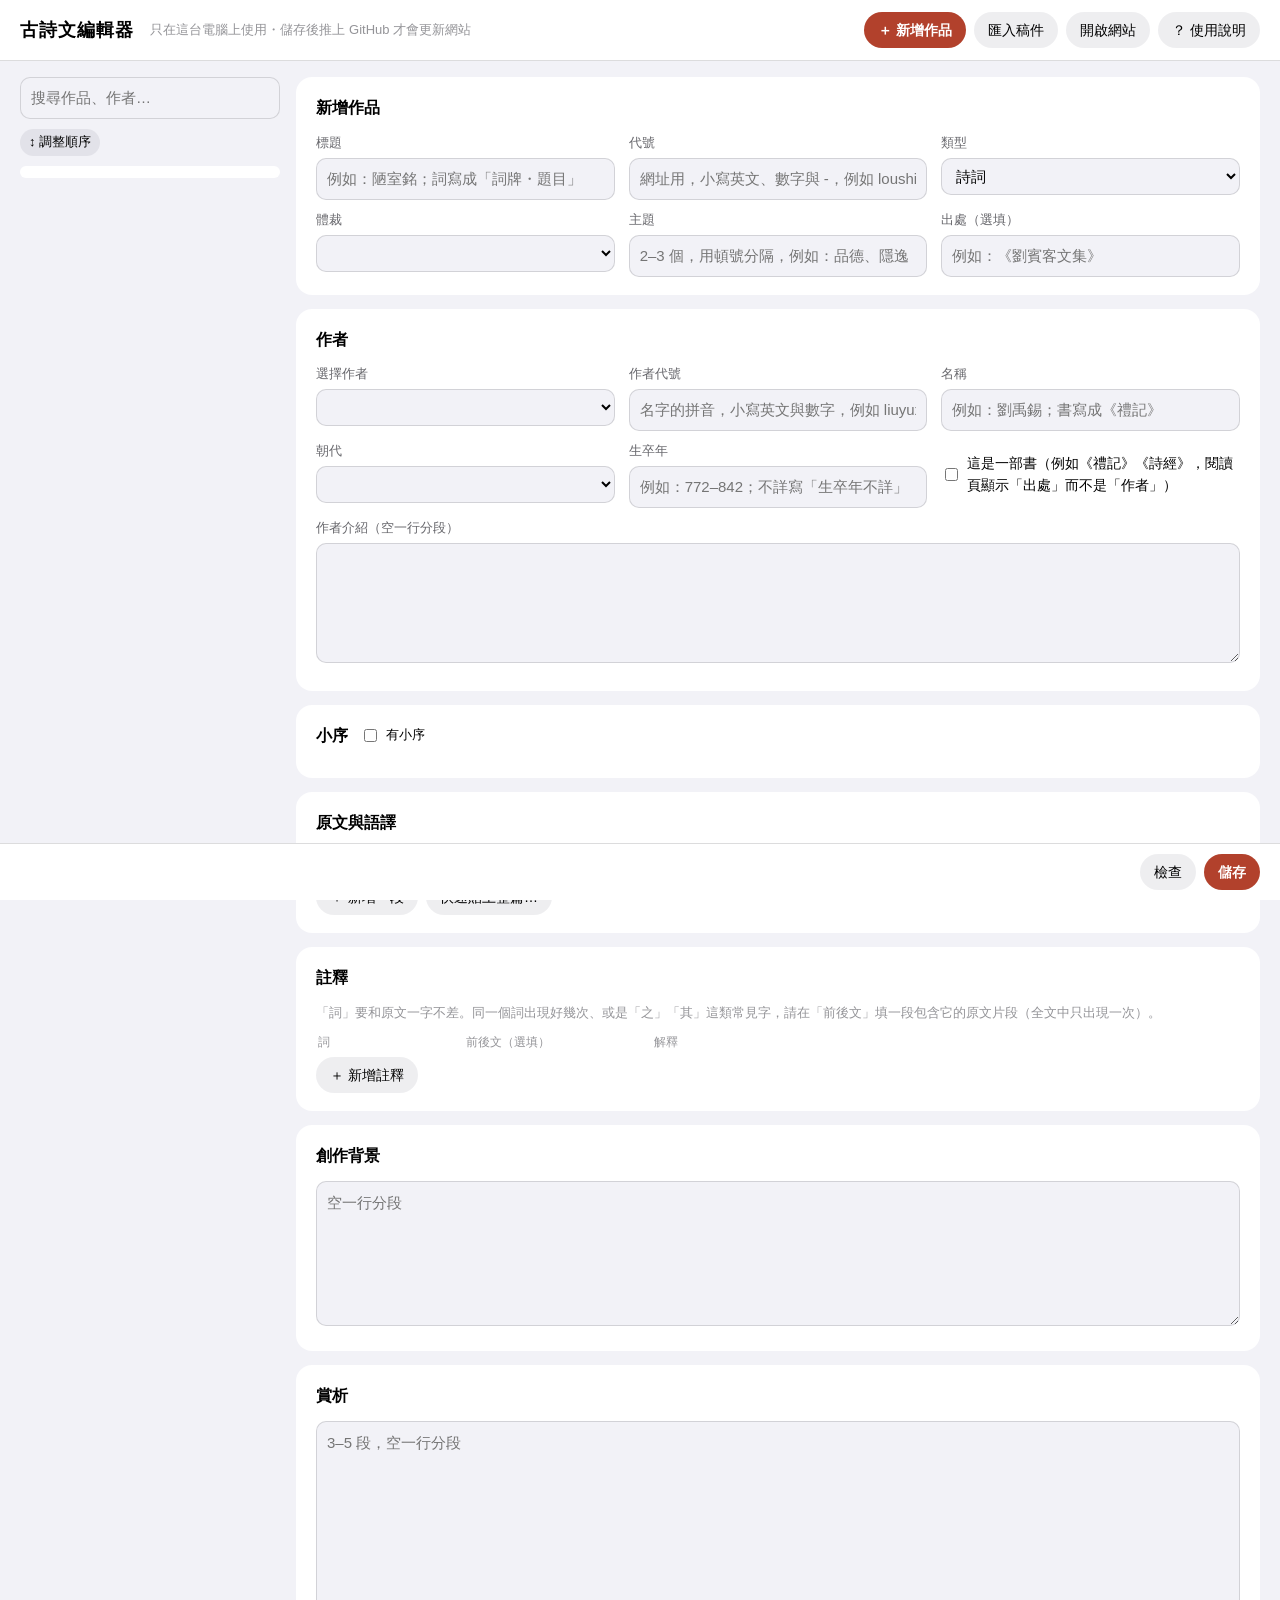
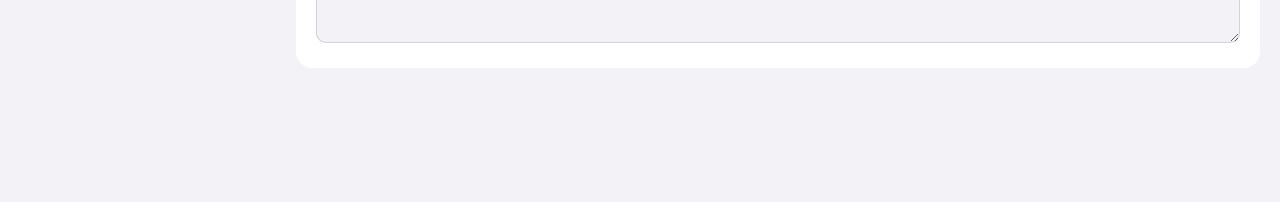
==== editor/index.html @ 04b59e1a "Initial commit: 中國古詩文 v1.0.0" ====
<!doctype html>
<html lang="zh-Hant">
<head>
  <meta charset="utf-8">
  <meta name="viewport" content="width=device-width, initial-scale=1">
  <title>古詩文編輯器</title>
  <link rel="stylesheet" href="editor.css">
</head>
<body>
  <header class="bar">
    <h1>古詩文編輯器</h1>
    <span class="bar-note">只在這台電腦上使用・儲存後推上 GitHub 才會更新網站</span>
    <div class="bar-actions">
      <button type="button" id="newBtn" class="btn primary" data-tip-pos="below" data-tip="清空表單，開始新增一篇作品">＋ 新增作品</button>
      <button type="button" id="importBtn" class="btn" data-tip-pos="below" data-tip="貼上用文字寫好的稿件，自動填入表單">匯入稿件</button>
      <a class="btn" href="/site/" target="_blank" rel="noopener" data-tip-pos="below-left" data-tip="在新分頁打開網站，查看目前的內容">開啟網站</a>
      <button type="button" id="helpBtn" class="btn" data-tip-pos="below-left" data-tip="每個按鈕和欄位的用法">？ 使用說明</button>
    </div>
  </header>

  <div class="layout">
    <aside class="side">
      <input type="search" id="listSearch" class="input" placeholder="搜尋作品、作者…" autocomplete="off">
      <div class="side-tools">
        <button type="button" class="btn small" id="orderBtn" data-tip-pos="below" data-tip="進入排序模式，調整同一朝代內作品的先後">↕ 調整順序</button>
        <span class="order-tools" id="orderTools" hidden>
          <button type="button" class="btn small" id="orderCancel" data-tip-pos="below" data-tip="放棄這次的順序調整">取消</button>
          <button type="button" class="btn small primary" id="orderSave" data-tip-pos="below-left" data-tip="把新的順序寫回資料（會先備份）">儲存順序</button>
        </span>
      </div>
      <p class="hint" id="orderHint" hidden>拖曳 ⠿ 或按 ↑↓ 調整同一朝代內的先後。閱讀器的目錄與上一篇／下一篇都照這個順序。</p>
      <nav id="list" class="list" aria-label="作品清單"></nav>
    </aside>

    <main class="main">
      <form id="form" autocomplete="off" novalidate>
        <section class="card">
          <h2 id="formTitle">新增作品</h2>
          <div class="grid">
            <label>標題<input id="f-title" class="input" placeholder="例如：陋室銘；詞寫成「詞牌・題目」"></label>
            <label>代號<input id="f-id" class="input" placeholder="網址用，小寫英文、數字與 -，例如 loushiming"></label>
            <label>類型
              <select id="f-type" class="input">
                <option value="verse">詩詞</option>
                <option value="prose">散文</option>
              </select>
            </label>
            <label>體裁<select id="f-form" class="input"></select></label>
            <label>主題<input id="f-tags" class="input" placeholder="2–3 個，用頓號分隔，例如：品德、隱逸"></label>
            <label>出處（選填）<input id="f-source" class="input" placeholder="例如：《劉賓客文集》"></label>
          </div>
        </section>

        <section class="card">
          <h2>作者</h2>
          <div class="grid">
            <label>選擇作者<select id="a-select" class="input"></select></label>
            <label>作者代號<input id="a-id" class="input" placeholder="名字的拼音，小寫英文與數字，例如 liuyuxi"></label>
            <label>名稱<input id="a-name" class="input" placeholder="例如：劉禹錫；書寫成《禮記》"></label>
            <label>朝代<select id="a-dynasty" class="input"></select></label>
            <label>生卒年<input id="a-years" class="input" placeholder="例如：772–842；不詳寫「生卒年不詳」"></label>
            <label class="check"><input type="checkbox" id="a-source"> 這是一部書（例如《禮記》《詩經》，閱讀頁顯示「出處」而不是「作者」）</label>
          </div>
          <label class="block-label">作者介紹（空一行分段）<textarea id="a-intro" class="input" rows="4"></textarea></label>
          <p class="hint" id="a-hint"></p>
        </section>

        <section class="card">
          <h2>小序 <label class="check inline"><input type="checkbox" id="p-has"> 有小序</label></h2>
          <div class="pair-grid" id="p-fields" hidden>
            <textarea id="p-src" class="input" rows="2" placeholder="小序原文"></textarea>
            <textarea id="p-tr" class="input" rows="2" placeholder="小序語譯"></textarea>
          </div>
        </section>

        <section class="card">
          <h2>原文與語譯</h2>
          <p class="hint">每一列是「一句原文、一句語譯」。詩詞在原文欄按 Enter 可分行（例如律詩一聯寫兩行）；散文一列一句。每一張卡片是一段（散文）或一章、一片（詩詞）。</p>
          <div id="blocks"></div>
          <div class="row-actions">
            <button type="button" class="btn" id="addBlock" data-tip="在最後加一段（散文的新段落，或詩詞的新一章、新一片）">＋ 新增一段</button>
            <button type="button" class="btn" id="pasteBtn" data-tip="貼上整篇原文和整篇語譯，自動切句配對（會取代目前的內容）">快速貼上整篇…</button>
          </div>
        </section>

        <section class="card">
          <h2>註釋</h2>
          <p class="hint">「詞」要和原文一字不差。同一個詞出現好幾次、或是「之」「其」這類常見字，請在「前後文」填一段包含它的原文片段（全文中只出現一次）。</p>
          <div class="notes-head"><span>詞</span><span>前後文（選填）</span><span>解釋</span><span></span></div>
          <div id="notes"></div>
          <button type="button" class="btn" id="addNote" data-tip="在最後加一則註釋">＋ 新增註釋</button>
        </section>

        <section class="card">
          <h2>創作背景</h2>
          <textarea id="f-background" class="input" rows="5" placeholder="空一行分段"></textarea>
        </section>

        <section class="card">
          <h2>賞析</h2>
          <textarea id="f-analysis" class="input" rows="8" placeholder="3–5 段，空一行分段"></textarea>
        </section>
      </form>
    </main>
  </div>

  <footer class="dock">
    <div id="report" class="report" aria-live="polite"></div>
    <div class="dock-actions">
      <button type="button" class="btn danger" id="deleteBtn" hidden data-tip="從資料中刪除這篇作品（會先確認並備份）">刪除作品</button>
      <button type="button" class="btn" id="exportBtn" hidden data-tip="把這篇匯出成文字稿件，可以複製或下載保存">匯出稿件</button>
      <button type="button" class="btn" id="previewBtn" hidden data-tip="在新分頁打開網站中的這一篇（看的是已儲存的內容）">預覽</button>
      <button type="button" class="btn" id="checkBtn" data-tip-pos="above-left" data-tip="只檢查，不儲存：列出錯誤與提醒">檢查</button>
      <button type="button" class="btn primary" id="saveBtn" data-tip-pos="above-left" data-tip="檢查沒有錯誤後寫入資料（會先備份）">儲存</button>
    </div>
  </footer>

  <dialog id="dlg">
    <form method="dialog" class="dlg-body">
      <h2 id="dlgTitle"></h2>
      <p class="hint" id="dlgHint"></p>
      <div id="dlgContent"></div>
      <div class="dlg-actions" id="dlgActions"></div>
    </form>
  </dialog>


  <dialog id="helpDlg" class="help">
    <form method="dialog" class="dlg-body">
      <h2>使用說明</h2>
      <div class="help-body">
        <h3>基本流程</h3>
        <ol>
          <li>按左邊清單的作品來修改，或按右上角「＋ 新增作品」。</li>
          <li>填寫表單。原文與語譯可以一句一句輸入，也可以用「快速貼上整篇」。</li>
          <li>按右下角「檢查」看有沒有錯誤，沒問題就按「儲存」。</li>
          <li>按「預覽」到網站確認效果。</li>
          <li>要發布到網站時：把 <code>public/sw.js</code> 第一行的版本號往上加，再推上 GitHub。</li>
        </ol>
        <p class="note">編輯器只在這台電腦上運作，別人無法使用。每次儲存、刪除或調整順序前，原本的資料都會備份到專案的 <code>.backup/</code> 資料夾。</p>

        <h3>上方按鈕</h3>
        <dl>
          <dt>＋ 新增作品</dt><dd>清空表單，開始新增一篇。</dd>
          <dt>匯入稿件</dt><dd>貼上用文字寫好的稿件（格式見 <code>templates/作品稿件範本.txt</code>），自動填入表單；確認後再按「儲存」。</dd>
          <dt>開啟網站</dt><dd>在新分頁打開網站，看到的是已儲存的內容。</dd>
        </dl>

        <h3>左邊：作品清單</h3>
        <dl>
          <dt>搜尋框</dt><dd>輸入標題、作者或代號篩選清單。</dd>
          <dt>點作品</dt><dd>載入到右邊表單修改。目前編輯中的作品會以紅色標示。</dd>
          <dt>↕ 調整順序</dt><dd>進入排序模式：拖曳作品左邊的 ⠿，或按 ↑ ↓ 移動一格。只能在同一朝代內移動（網站一律先依朝代排列）。調好按「儲存順序」，不要的話按「取消」。網站的目錄和「上一篇／下一篇」都照這個順序。</dd>
        </dl>

        <h3>基本資料</h3>
        <dl>
          <dt>標題</dt><dd>詞、曲寫成「詞牌・題目」，例如「念奴嬌・赤壁懷古」，網站會分兩行顯示。</dd>
          <dt>代號</dt><dd>網址用的英文，例如 <code>loushiming</code>。只能用小寫英文、數字和 -，不能和其他作品重複。建議用標題的拼音。</dd>
          <dt>類型</dt><dd>「詩詞」或「散文」，決定網站上的排版（散文每段空兩字）。</dd>
          <dt>體裁、主題、出處</dt><dd>主題 2–3 個，用頓號分隔；出處可以不填。</dd>
        </dl>

        <h3>作者</h3>
        <dl>
          <dt>選擇作者</dt><dd>已收錄的作者直接從選單挑選。選「＋ 新增作者…」可以新增。</dd>
          <dt>作者代號</dt><dd>名字的拼音，例如 <code>liuyuxi</code>。新增時填寫，建立後就不能改。</dd>
          <dt>修改作者資料</dt><dd>名稱、朝代、生卒年、介紹都能改，但會套用到這位作者的所有作品。</dd>
          <dt>這是一部書</dt><dd>例如《禮記》《詩經》這類沒有單一作者的作品，打勾後網站會顯示「出處」。</dd>
        </dl>

        <h3>小序</h3>
        <p>詞或詩前面的小序。打勾「有小序」後填寫原文與語譯。</p>

        <h3>原文與語譯</h3>
        <dl>
          <dt>每一列</dt><dd>左邊原文、右邊語譯，一列一句。幾句原文共用一句語譯時，把它們寫在同一列。詩詞在原文欄按 Enter 可以分行，例如律詩一聯寫成兩行。</dd>
          <dt>每一張卡片</dt><dd>一段：散文的自然段，或詩詞的一章、一片。網站上段與段之間會空開。</dd>
          <dt>↑ ↓</dt><dd>把這一句往上或往下移。</dd>
          <dt>＋</dt><dd>在這一句下面插入一個空白句。</dd>
          <dt>✕</dt><dd>刪除這一句。</dd>
          <dt>卡片右上「↑ 上移」「↓ 下移」「✕ 刪除段落」</dt><dd>移動或刪除整段。</dd>
          <dt>＋ 新增一句</dt><dd>在這一段的最後加一句。</dd>
          <dt>＋ 新增一段</dt><dd>在全文最後加一段。</dd>
          <dt>快速貼上整篇…</dt><dd>把整篇原文、整篇語譯分別貼進兩個框，會依句號、問號、驚嘆號自動切句並配對；空一行代表換段。視窗會顯示兩邊的句數，套用後再到表格裡微調。注意：會取代目前的原文與語譯。</dd>
        </dl>

        <h3>註釋</h3>
        <dl>
          <dt>詞</dt><dd>要註解的詞，必須和原文一字不差。</dd>
          <dt>前後文（選填）</dt><dd>同一個詞在原文出現好幾次時，網站預設把底線標在第一次出現的地方。要標在別處，就在這裡填一小段包含它的原文，例如註「之」時填「師者，所以傳道」。這段文字在全文中只能出現一次。</dd>
          <dt>狀態標籤</dt><dd>
            <span class="tag ok">找到</span> 會在原文標底線；
            <span class="tag warn">只在題目</span> 會標在標題上；
            <span class="tag warn">出現多次</span> 建議填前後文；
            <span class="tag err">找不到</span> 請檢查用字。滑鼠移到標籤上可以看詳細說明。</dd>
          <dt>↑ ✕</dt><dd>往上移、刪除這則註釋。註釋建議依原文出現的順序排列。</dd>
        </dl>

        <h3>創作背景、賞析</h3>
        <p>空一行代表分段。賞析建議 3–5 段。</p>

        <h3>下方按鈕</h3>
        <dl>
          <dt>檢查</dt><dd>只檢查不儲存，在左下方列出錯誤（紅色，必須修正）與提醒（橘色，可以不改）。</dd>
          <dt>儲存</dt><dd>沒有錯誤才會寫入資料，寫入前自動備份。</dd>
          <dt>預覽</dt><dd>在網站中打開這一篇，看的是已儲存的內容，所以請先儲存。</dd>
          <dt>匯出稿件</dt><dd>把這一篇轉成文字稿件，可以複製或下載保存，之後也能用「匯入稿件」貼回來。</dd>
          <dt>刪除作品</dt><dd>刪除這一篇（會先確認並備份）。如果這位作者已經沒有其他作品，作者資料也會一併移除。</dd>
        </dl>

        <h3>小提示</h3>
        <ul>
          <li>滑鼠移到任何按鈕上，都會出現簡短說明。</li>
          <li>還沒儲存就切換作品或關閉頁面時，會先詢問。</li>
          <li>不小心存錯了，可以從 <code>.backup/</code> 找回之前的版本，把它複製回 <code>public/data/poems.json</code>。</li>
        </ul>
      </div>
      <div class="dlg-actions"><button class="btn primary" value="close">知道了</button></div>
    </form>
  </dialog>

  <div id="toast" class="toast" hidden></div>

  <script src="editor.js"></script>
</body>
</html>
---- editor/editor.css ----
:root {
  --font: -apple-system, BlinkMacSystemFont, "PingFang TC", "Noto Sans TC", "Microsoft JhengHei UI", "Microsoft JhengHei", sans-serif;
  --bg: #f2f2f7; --card: #fff; --fill: rgba(118, 118, 128, .12);
  --ink: #000; --ink-2: rgba(60, 60, 67, .78); --ink-3: rgba(60, 60, 67, .55);
  --line: rgba(60, 60, 67, .18); --accent: #b2412c; --accent-ink: #fff;
  --ok: #248a3d; --warn: #b25f00; --err: #c4281c; --tint: rgba(178, 65, 44, .1);
  color-scheme: light;
}
@media (prefers-color-scheme: dark) {
  :root {
    --bg: #000; --card: #1c1c1e; --fill: rgba(118, 118, 128, .24);
    --ink: #fff; --ink-2: rgba(235, 235, 245, .72); --ink-3: rgba(235, 235, 245, .5);
    --line: rgba(84, 84, 88, .6); --accent: #ff8f73; --accent-ink: #1b0f0b;
    --ok: #30d158; --warn: #ffb340; --err: #ff6961; --tint: rgba(255, 143, 115, .16);
    color-scheme: dark;
  }
}
* { box-sizing: border-box; }
body { margin: 0; background: var(--bg); color: var(--ink); font: 15px/1.6 var(--font); }
button, input, select, textarea { font: inherit; color: inherit; }
[hidden] { display: none !important; }

.bar {
  position: sticky; top: 0; z-index: 10; display: flex; align-items: center; gap: 16px; flex-wrap: wrap;
  padding: 12px 20px; background: var(--card); border-bottom: 1px solid var(--line);
}
.bar h1 { margin: 0; font-size: 18px; letter-spacing: .06em; }
.bar-note { color: var(--ink-3); font-size: 13px; }
.bar-actions { margin-left: auto; display: flex; gap: 8px; }

.layout { display: grid; grid-template-columns: 260px 1fr; gap: 16px; padding: 16px 20px 120px; max-width: 1400px; margin: 0 auto; }
@media (max-width: 800px) { .layout { grid-template-columns: 1fr; } .side { position: static !important; max-height: 40vh !important; } }

.side { position: sticky; top: 72px; align-self: start; max-height: calc(100vh - 200px); display: flex; flex-direction: column; gap: 10px; }
.list { overflow-y: auto; background: var(--card); border-radius: 14px; padding: 6px; }
.list-group { padding: 8px 10px 4px; font-size: 12px; font-weight: 600; color: var(--ink-3); }
.list-item {
  display: flex; justify-content: space-between; gap: 8px; width: 100%; border: 0; background: none; cursor: pointer;
  padding: 7px 10px; border-radius: 10px; text-align: left;
}
.list-item:hover { background: var(--fill); }
.list-item.on { background: var(--tint); color: var(--accent); font-weight: 600; }
.list-item small { color: var(--ink-3); white-space: nowrap; }

/* 調整順序 */
.side-tools { display: flex; align-items: center; gap: 6px; }
.order-tools { display: inline-flex; gap: 6px; margin-left: auto; }
.side .hint { margin: 0; }
.order-item { align-items: center; cursor: grab; gap: 4px; border-top: 2px solid transparent; border-bottom: 2px solid transparent; }
.order-item .grip { color: var(--ink-3); width: 14px; }
.order-item .order-title { flex: 1; min-width: 0; overflow: hidden; text-overflow: ellipsis; white-space: nowrap; }
.order-item .order-title small { margin-left: 4px; }
.order-item .icon-btn:disabled { opacity: .25; cursor: default; }
.order-item.dragging { opacity: .4; }
.order-item.drop-before { border-top-color: var(--accent); }
.order-item.drop-after { border-bottom-color: var(--accent); }

.card { background: var(--card); border-radius: 16px; padding: 18px 20px; margin-bottom: 14px; }
.card h2 { margin: 0 0 12px; font-size: 16px; display: flex; align-items: center; gap: 12px; }
.grid { display: grid; grid-template-columns: repeat(auto-fill, minmax(240px, 1fr)); gap: 10px 14px; }
label { display: flex; flex-direction: column; gap: 4px; font-size: 13px; color: var(--ink-2); }
label.check { flex-direction: row; align-items: center; gap: 6px; font-size: 14px; color: var(--ink); }
label.check.inline { font-weight: 400; font-size: 13px; }
.block-label { margin-top: 10px; }
.input {
  width: 100%; padding: 8px 10px; border: 1px solid var(--line); border-radius: 10px; background: var(--bg);
  font-size: 15px; color: var(--ink);
}
textarea.input { resize: vertical; line-height: 1.7; }
.input:focus { outline: 2px solid var(--accent); outline-offset: -1px; }
.input.bad { border-color: var(--err); }
.hint { margin: 4px 0 10px; font-size: 13px; color: var(--ink-3); }

.btn {
  display: inline-flex; align-items: center; gap: 4px; padding: 7px 14px; border: 0; border-radius: 999px; cursor: pointer;
  background: var(--fill); color: var(--ink); font-size: 14px; text-decoration: none; white-space: nowrap;
}
.btn:hover { filter: brightness(.96); }
.btn.primary { background: var(--accent); color: var(--accent-ink); font-weight: 600; }
.btn.danger { color: var(--err); }
.btn.small { padding: 3px 9px; font-size: 13px; }
.icon-btn { border: 0; background: none; cursor: pointer; color: var(--ink-3); padding: 4px 6px; border-radius: 8px; font-size: 14px; }
.icon-btn:hover { background: var(--fill); color: var(--ink); }
.row-actions { display: flex; gap: 8px; margin-top: 10px; flex-wrap: wrap; }

/* 原文與語譯 */
.block-card { border: 1px solid var(--line); border-radius: 14px; padding: 10px 12px; margin-bottom: 10px; }
.block-head { display: flex; align-items: center; gap: 6px; margin-bottom: 6px; font-size: 13px; color: var(--ink-3); font-weight: 600; }
.block-head .spacer { flex: 1; }
.pair-row { display: grid; grid-template-columns: 24px 1fr 1fr auto; gap: 8px; align-items: start; padding: 6px 0; border-top: 1px dashed var(--line); }
.pair-row:first-of-type { border-top: 0; }
.pair-num { padding-top: 9px; color: var(--ink-3); font-size: 12px; text-align: right; font-variant-numeric: tabular-nums; }
.pair-row .src { font-size: 16px; }
.pair-tools { display: flex; flex-direction: column; }
.pair-grid { display: grid; grid-template-columns: 1fr 1fr; gap: 8px; }
@media (max-width: 800px) { .pair-row { grid-template-columns: 1fr; } .pair-num { display: none; } .pair-tools { flex-direction: row; } .pair-grid { grid-template-columns: 1fr; } }

/* 註釋 */
.notes-head, .note-row { display: grid; grid-template-columns: 140px 180px 1fr 110px; gap: 8px; align-items: start; }
.notes-head { font-size: 12px; color: var(--ink-3); padding: 0 2px 4px; }
.note-row { padding: 4px 0; }
.note-row textarea { min-height: 38px; }
.note-status { display: flex; align-items: center; gap: 4px; padding-top: 8px; font-size: 12px; }
.note-status .tag { padding: 1px 8px; border-radius: 999px; background: var(--fill); }
.tag.ok { color: var(--ok); } .tag.warn { color: var(--warn); } .tag.err { color: var(--err); }
@media (max-width: 800px) { .notes-head { display: none; } .note-row { grid-template-columns: 1fr; border-top: 1px dashed var(--line); padding: 8px 0; } }

/* 底部操作列 */
.dock {
  position: fixed; left: 0; right: 0; bottom: 0; z-index: 10;
  display: flex; align-items: flex-end; gap: 16px; padding: 10px 20px;
  background: var(--card); border-top: 1px solid var(--line);
}
.dock-actions { margin-left: auto; display: flex; gap: 8px; flex-wrap: wrap; justify-content: flex-end; }
.report { flex: 1; max-height: 30vh; overflow-y: auto; font-size: 13px; }
.report ul { margin: 0; padding-left: 18px; }
.report .err { color: var(--err); } .report .warn { color: var(--warn); } .report .ok { color: var(--ok); }

dialog { border: 0; border-radius: 18px; padding: 0; width: min(860px, calc(100vw - 32px)); background: var(--card); color: var(--ink); }
dialog::backdrop { background: rgba(0, 0, 0, .35); }
.dlg-body { padding: 18px 20px; display: flex; flex-direction: column; gap: 10px; }
.dlg-body h2 { margin: 0; font-size: 17px; }
.dlg-actions { display: flex; justify-content: flex-end; gap: 8px; }

.toast {
  position: fixed; left: 50%; bottom: 90px; transform: translateX(-50%); z-index: 20;
  padding: 8px 18px; border-radius: 999px; background: var(--ink); color: var(--card); font-size: 14px;
}

/* ---------- 即時提示：滑鼠移到按鈕上（或用鍵盤選到）時顯示 data-tip 的說明 ---------- */
:where([data-tip]) { position: relative; }   /* :where 不增加優先順序，不會蓋掉按鈕原本的定位（例如固定在右下角的「譯」） */
[data-tip]::after {
  content: attr(data-tip);
  position: absolute; z-index: 60; pointer-events: none;
  bottom: calc(100% + 6px); left: 50%; transform: translateX(-50%);
  width: max-content; max-width: 260px; padding: 6px 10px; border-radius: 8px;
  background: var(--ink); color: var(--card);
  font-size: 12px; font-weight: 400; line-height: 1.5; letter-spacing: 0; text-align: left; white-space: normal;
  opacity: 0; visibility: hidden; transition: opacity .12s;
}
[data-tip]:hover::after, [data-tip]:focus-visible::after { opacity: 1; visibility: visible; transition-delay: .15s; }
[data-tip-pos="below"]::after { top: calc(100% + 6px); bottom: auto; }
[data-tip-pos="below-left"]::after { top: calc(100% + 6px); bottom: auto; left: auto; right: 0; transform: none; }
[data-tip-pos="left"]::after, [data-tip-pos="above-left"]::after { left: auto; right: 0; transform: none; }
.tag[data-tip] { cursor: help; }

/* ---------- 使用說明 ---------- */
dialog.help { width: min(760px, calc(100vw - 32px)); }
.help-body { max-height: min(70vh, 720px); overflow-y: auto; padding-right: 6px; font-size: 14px; line-height: 1.75; }
.help-body h3 { margin: 18px 0 6px; font-size: 15px; color: var(--accent); }
.help-body h3:first-child { margin-top: 0; }
.help-body ol, .help-body ul { margin: 0; padding-left: 22px; }
.help-body dl { margin: 0; display: grid; grid-template-columns: max-content 1fr; gap: 6px 14px; }
.help-body dt { font-weight: 600; white-space: nowrap; }
.help-body dd { margin: 0; color: var(--ink-2); }
.help-body p { margin: 4px 0; }
.help-body .note { margin-top: 8px; padding: 8px 12px; border-radius: 10px; background: var(--fill); color: var(--ink-2); }
.help-body code { padding: 1px 5px; border-radius: 5px; background: var(--fill); font-size: 13px; }
.help-body .tag { padding: 1px 8px; border-radius: 999px; background: var(--fill); font-size: 12px; }
@media (max-width: 640px) { .help-body dl { grid-template-columns: 1fr; } .help-body dt { white-space: normal; } }
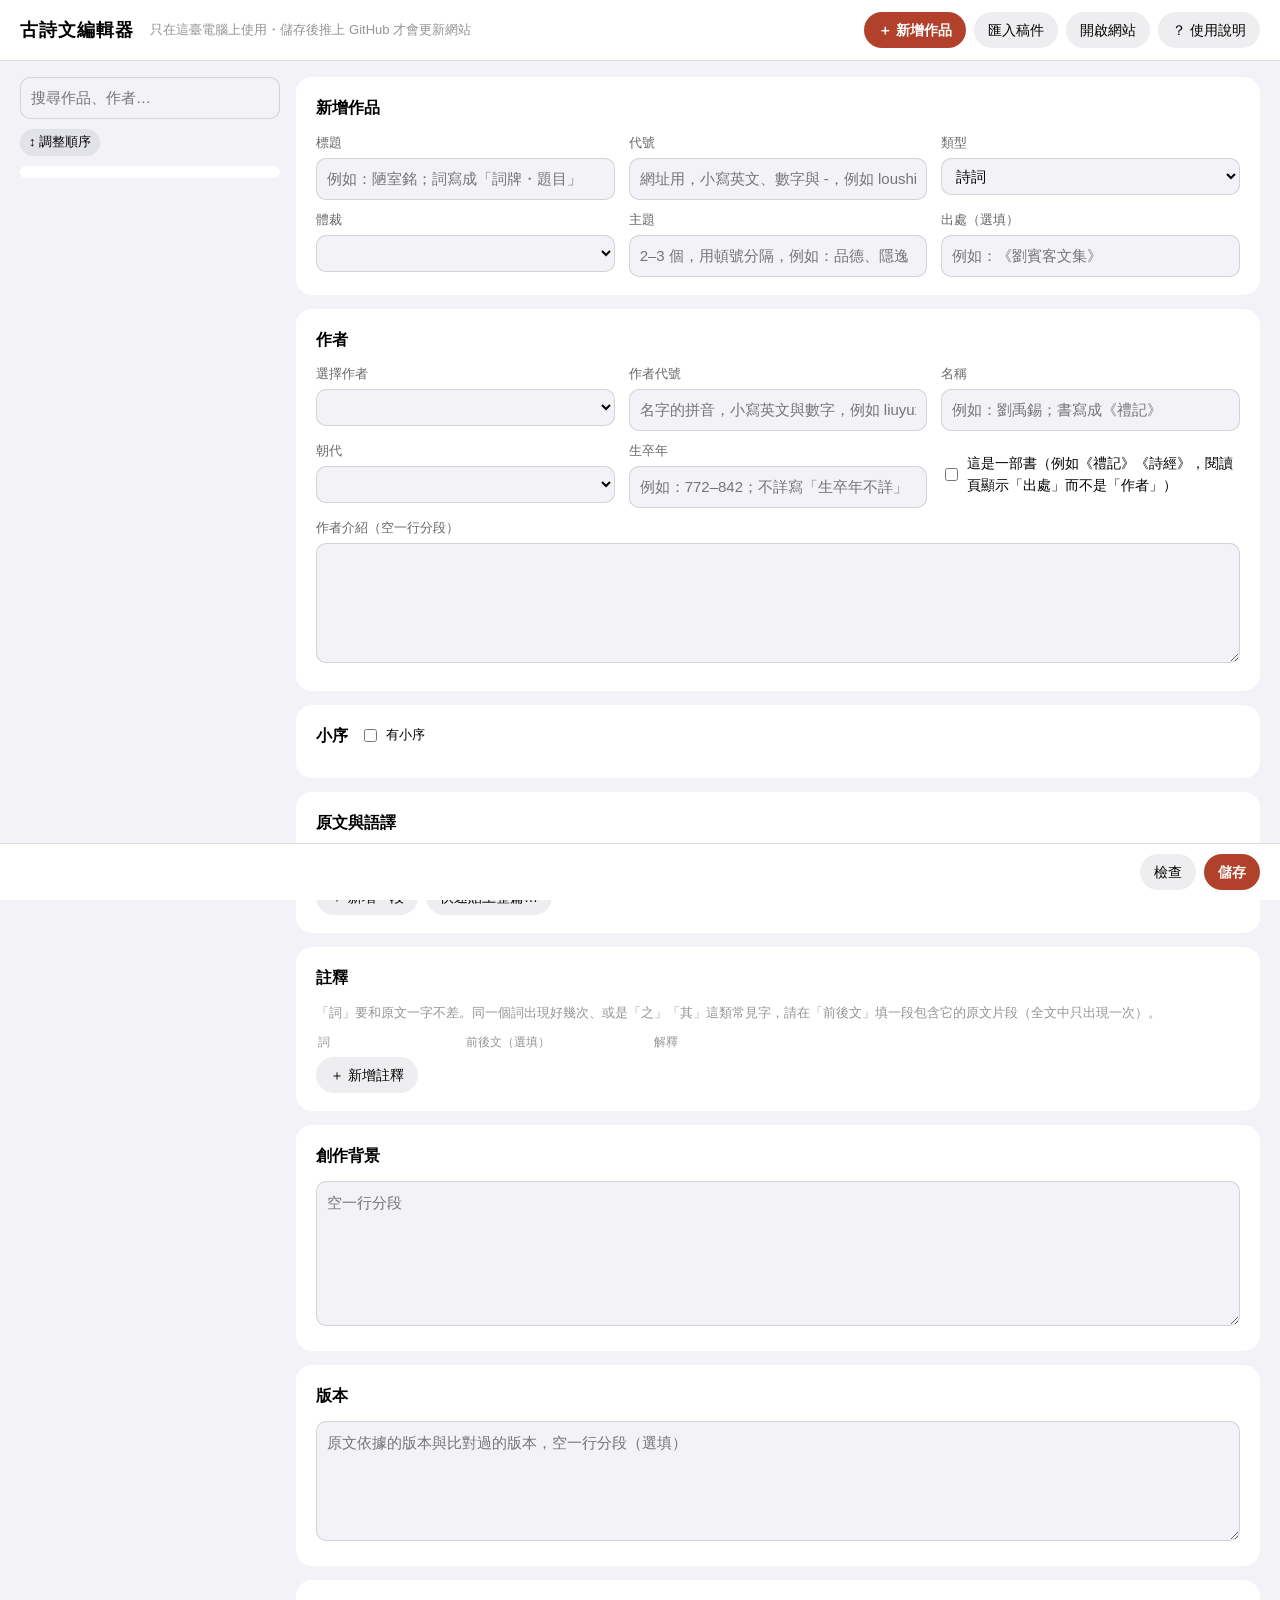
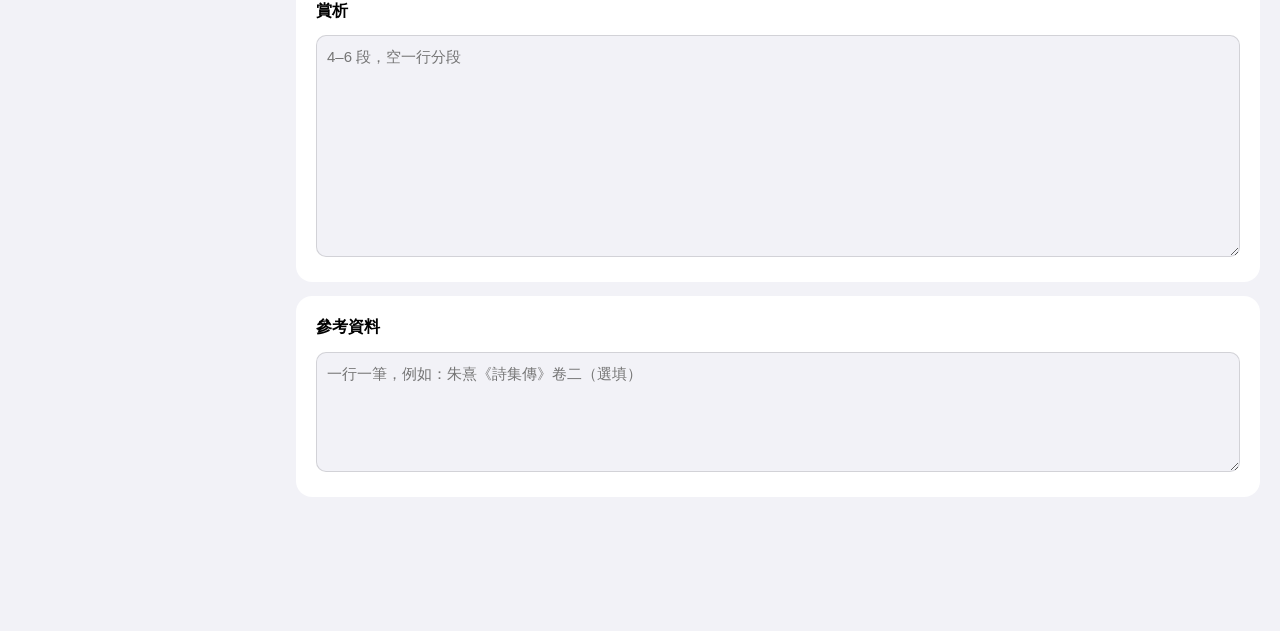
==== commit b69b30a0: "feat: v1.1.0 - 新增 63 篇大陸高中課綱篇目，全站共 153 篇 - 新增「版本」「參考資料」區塊，已完成 41 篇版本說明 - 全站內容依權威文獻重寫 - 新增教育部辭典授權說明頁 " ====
--- a/editor/index.html
+++ b/editor/index.html
@@ -9,7 +9,7 @@
 <body>
   <header class="bar">
     <h1>古詩文編輯器</h1>
-    <span class="bar-note">只在這台電腦上使用・儲存後推上 GitHub 才會更新網站</span>
+    <span class="bar-note">只在這臺電腦上使用・儲存後推上 GitHub 才會更新網站</span>
     <div class="bar-actions">
       <button type="button" id="newBtn" class="btn primary" data-tip-pos="below" data-tip="清空表單，開始新增一篇作品">＋ 新增作品</button>
       <button type="button" id="importBtn" class="btn" data-tip-pos="below" data-tip="貼上用文字寫好的稿件，自動填入表單">匯入稿件</button>
@@ -97,8 +97,18 @@
         </section>
 
         <section class="card">
+          <h2>版本</h2>
+          <textarea id="f-edition" class="input" rows="4" placeholder="原文依據的版本與比對過的版本，空一行分段（選填）"></textarea>
+        </section>
+
+        <section class="card">
           <h2>賞析</h2>
-          <textarea id="f-analysis" class="input" rows="8" placeholder="3–5 段，空一行分段"></textarea>
+          <textarea id="f-analysis" class="input" rows="8" placeholder="4–6 段，空一行分段"></textarea>
+        </section>
+
+        <section class="card">
+          <h2>參考資料</h2>
+          <textarea id="f-references" class="input" rows="4" placeholder="一行一筆，例如：朱熹《詩集傳》卷二（選填）"></textarea>
         </section>
       </form>
     </main>
@@ -135,9 +145,9 @@
           <li>填寫表單。原文與語譯可以一句一句輸入，也可以用「快速貼上整篇」。</li>
           <li>按右下角「檢查」看有沒有錯誤，沒問題就按「儲存」。</li>
           <li>按「預覽」到網站確認效果。</li>
-          <li>要發布到網站時：把 <code>public/sw.js</code> 第一行的版本號往上加，再推上 GitHub。</li>
+          <li>要發布到網站時：把 <code>public/sw.js</code> 開頭的 <code>VERSION</code> 版本號往上加，再推上 GitHub。</li>
         </ol>
-        <p class="note">編輯器只在這台電腦上運作，別人無法使用。每次儲存、刪除或調整順序前，原本的資料都會備份到專案的 <code>.backup/</code> 資料夾。</p>
+        <p class="note">編輯器只在這臺電腦上運作，別人無法使用。每次儲存、刪除或調整順序前，原本的資料都會備份到專案的 <code>.backup/</code> 資料夾。</p>
 
         <h3>上方按鈕</h3>
         <dl>
@@ -197,8 +207,12 @@
           <dt>↑ ✕</dt><dd>往上移、刪除這則註釋。註釋建議依原文出現的順序排列。</dd>
         </dl>
 
-        <h3>創作背景、賞析</h3>
-        <p>空一行代表分段。賞析建議 3–5 段。</p>
+        <h3>創作背景、版本、賞析、參考資料</h3>
+        <dl>
+          <dt>創作背景、賞析</dt><dd>空一行代表分段。賞析建議 4–6 段。</dd>
+          <dt>版本（選填）</dt><dd>寫原文依據的版本，以及比對過的版本與差異概述，空一行分段。各版本的不同寫法，逐處寫在對應的註釋中，例如「版本：本站依《甲書》卷幾作『某』；《乙書》卷幾作『某』。」</dd>
+          <dt>參考資料（選填）</dt><dd>實際查閱並用到的文獻，一行一筆，例如「朱熹《詩集傳》卷二」。</dd>
+        </dl>
 
         <h3>下方按鈕</h3>
         <dl>
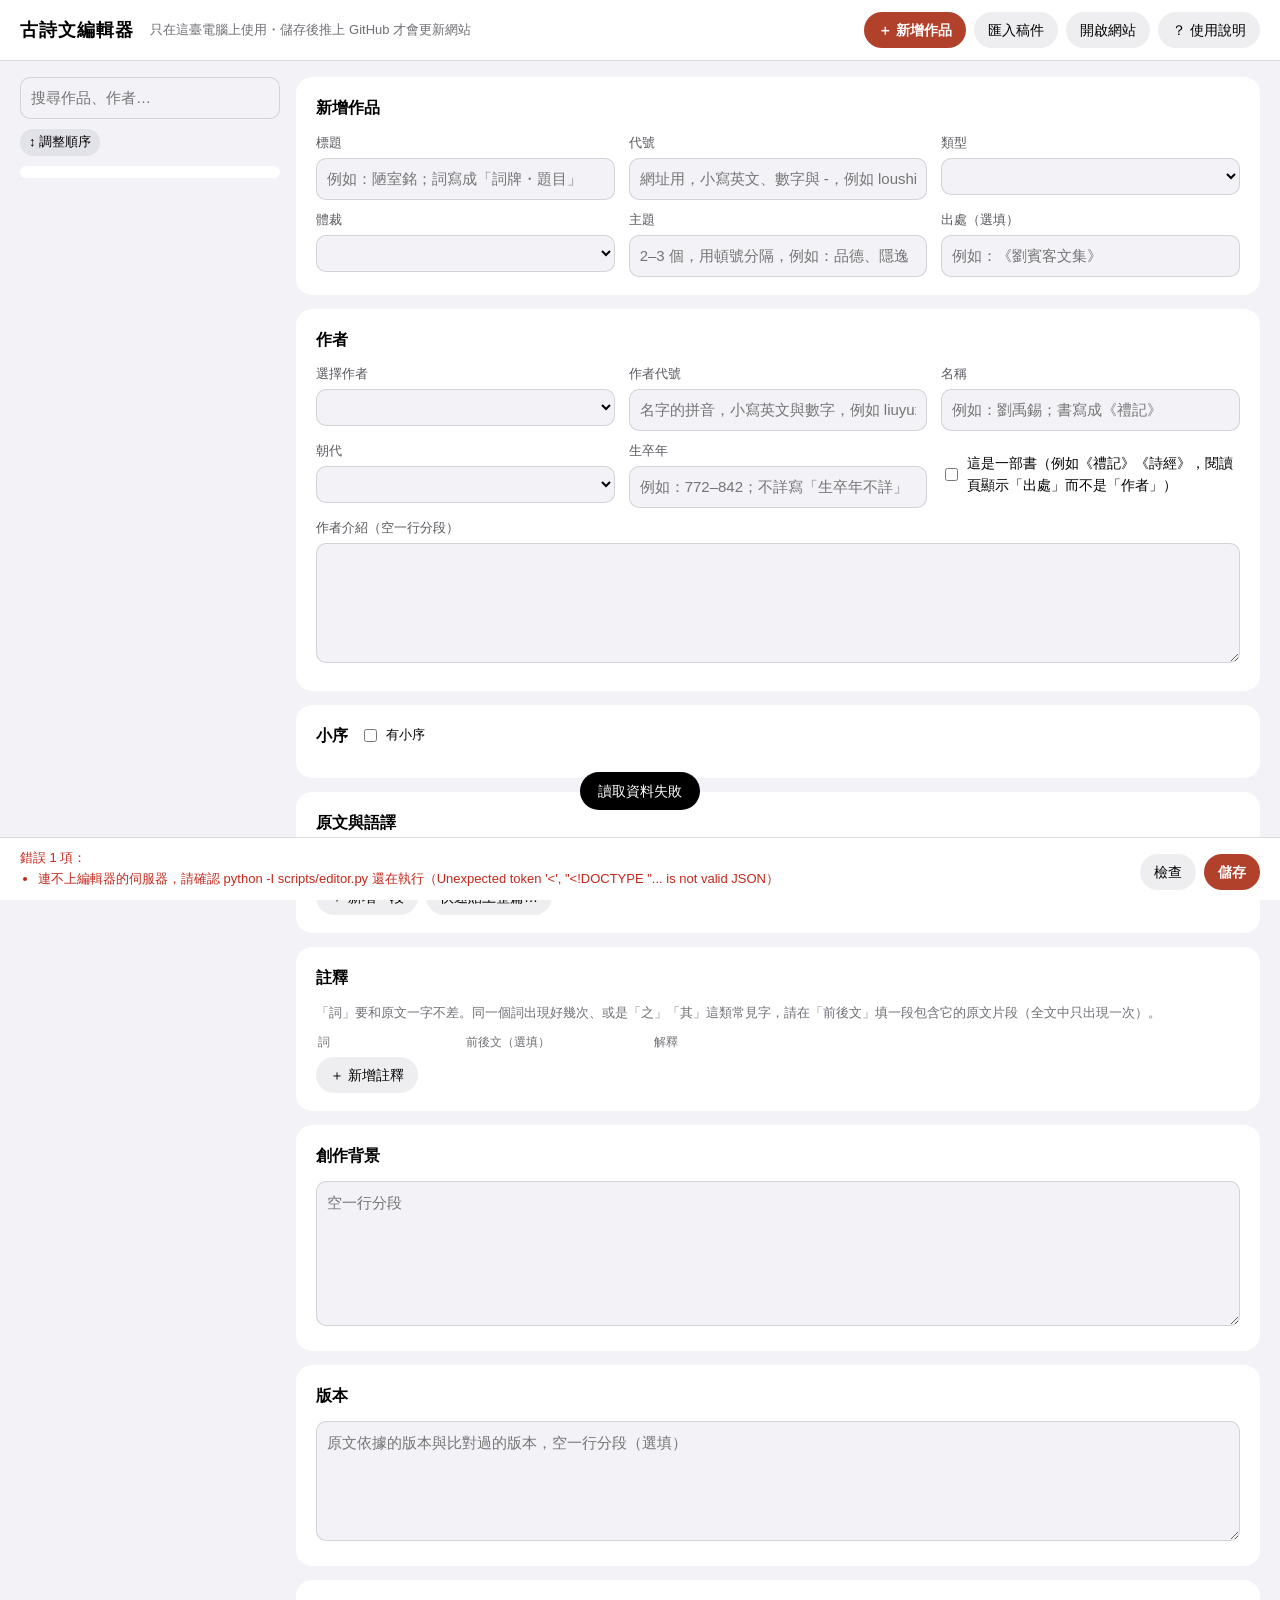
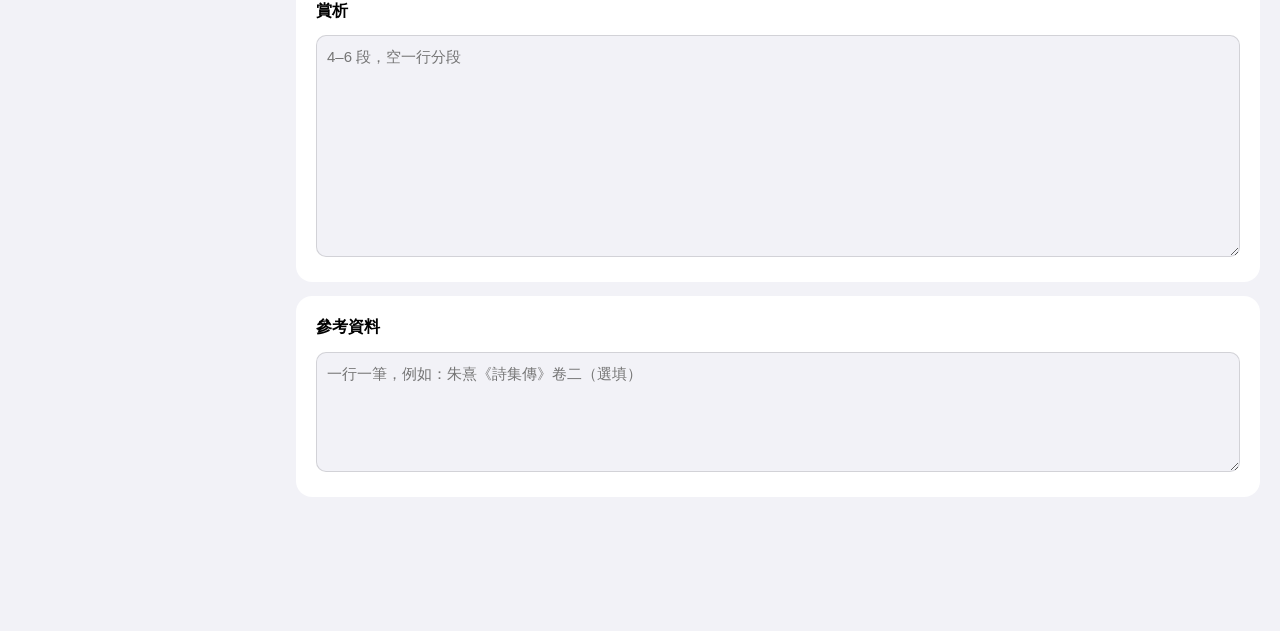
==== commit 34761597: "feat: v1.4.0 - 面板可拖拉關閉，切換設定時有提示 - 「正體」改稱「繁體」，繁簡切換更順 - 網站與工具的程式整理，修正工具問題" ====
--- a/editor/index.html
+++ b/editor/index.html
@@ -40,10 +40,7 @@
             <label>標題<input id="f-title" class="input" placeholder="例如：陋室銘；詞寫成「詞牌・題目」"></label>
             <label>代號<input id="f-id" class="input" placeholder="網址用，小寫英文、數字與 -，例如 loushiming"></label>
             <label>類型
-              <select id="f-type" class="input">
-                <option value="verse">詩詞</option>
-                <option value="prose">散文</option>
-              </select>
+              <select id="f-type" class="input"></select>
             </label>
             <label>體裁<select id="f-form" class="input"></select></label>
             <label>主題<input id="f-tags" class="input" placeholder="2–3 個，用頓號分隔，例如：品德、隱逸"></label>
@@ -120,8 +117,8 @@
       <button type="button" class="btn danger" id="deleteBtn" hidden data-tip="從資料中刪除這篇作品（會先確認並備份）">刪除作品</button>
       <button type="button" class="btn" id="exportBtn" hidden data-tip="把這篇匯出成文字稿件，可以複製或下載保存">匯出稿件</button>
       <button type="button" class="btn" id="previewBtn" hidden data-tip="在新分頁打開網站中的這一篇（看的是已儲存的內容）">預覽</button>
-      <button type="button" class="btn" id="checkBtn" data-tip-pos="above-left" data-tip="只檢查，不儲存：列出錯誤與提醒">檢查</button>
-      <button type="button" class="btn primary" id="saveBtn" data-tip-pos="above-left" data-tip="檢查沒有錯誤後寫入資料（會先備份）">儲存</button>
+      <button type="button" class="btn" id="checkBtn" data-tip-pos="left" data-tip="只檢查，不儲存：列出錯誤與提醒">檢查</button>
+      <button type="button" class="btn primary" id="saveBtn" data-tip-pos="left" data-tip="檢查沒有錯誤後寫入資料（會先備份）">儲存</button>
     </div>
   </footer>
 
@@ -133,7 +130,6 @@
       <div class="dlg-actions" id="dlgActions"></div>
     </form>
   </dialog>
-
 
   <dialog id="helpDlg" class="help">
     <form method="dialog" class="dlg-body">
@@ -202,9 +198,10 @@
           <dt>狀態標籤</dt><dd>
             <span class="tag ok">找到</span> 會在原文標底線；
             <span class="tag warn">只在題目</span> 會標在標題上；
-            <span class="tag warn">出現多次</span> 建議填前後文；
-            <span class="tag err">找不到</span> 請檢查用字。滑鼠移到標籤上可以看詳細說明。</dd>
-          <dt>↑ ✕</dt><dd>往上移、刪除這則註釋。註釋建議依原文出現的順序排列。</dd>
+            <span class="tag hint">出現多次</span> 建議填前後文；
+            <span class="tag err">找不到</span> 請檢查用字；
+            <span class="tag err">未填解釋</span> 請補上解釋。紅色的標籤會擋下儲存，判斷規則和「檢查」相同。滑鼠移到標籤上可以看詳細說明。</dd>
+          <dt>↑ ↓ ✕</dt><dd>往上移、往下移、刪除這則註釋。註釋建議依原文出現的順序排列。</dd>
         </dl>
 
         <h3>創作背景、版本、賞析、參考資料</h3>
@@ -227,6 +224,7 @@
         <ul>
           <li>滑鼠移到任何按鈕上，都會出現簡短說明。</li>
           <li>還沒儲存就切換作品或關閉頁面時，會先詢問。</li>
+          <li>每次儲存、刪除或調整順序後，會自動更新網站的簡體版資料（需要先安裝 OpenCC：<code>pip install opencc-python-reimplemented</code>；沒有安裝時，儲存後的訊息會提醒）。</li>
           <li>不小心存錯了，可以從 <code>.backup/</code> 找回之前的版本，把它複製回 <code>public/data/poems.json</code>。</li>
         </ul>
       </div>
--- a/editor/editor.css
+++ b/editor/editor.css
@@ -1,15 +1,15 @@
 :root {
   --font: -apple-system, BlinkMacSystemFont, "PingFang TC", "Noto Sans TC", "Microsoft JhengHei UI", "Microsoft JhengHei", sans-serif;
   --bg: #f2f2f7; --card: #fff; --fill: rgba(118, 118, 128, .12);
-  --ink: #000; --ink-2: rgba(60, 60, 67, .78); --ink-3: rgba(60, 60, 67, .55);
+  --ink: #000; --ink-2: rgba(60, 60, 67, .86); --ink-3: rgba(60, 60, 67, .74);   /* 和網站相同：灰字至少 4.5:1 */
   --line: rgba(60, 60, 67, .18); --accent: #b2412c; --accent-ink: #fff;
   --ok: #248a3d; --warn: #b25f00; --err: #c4281c; --tint: rgba(178, 65, 44, .1);
   color-scheme: light;
 }
 @media (prefers-color-scheme: dark) {
   :root {
-    --bg: #000; --card: #1c1c1e; --fill: rgba(118, 118, 128, .24);
-    --ink: #fff; --ink-2: rgba(235, 235, 245, .72); --ink-3: rgba(235, 235, 245, .5);
+    --bg: #000; --card: #242426; --fill: rgba(118, 118, 128, .24);   /* 和網站相同：卡片比純黑背景亮一點 */
+    --ink: #fff; --ink-2: rgba(235, 235, 245, .72); --ink-3: rgba(235, 235, 245, .6);
     --line: rgba(84, 84, 88, .6); --accent: #ff8f73; --accent-ink: #1b0f0b;
     --ok: #30d158; --warn: #ffb340; --err: #ff6961; --tint: rgba(255, 143, 115, .16);
     color-scheme: dark;
@@ -68,7 +68,6 @@
 }
 textarea.input { resize: vertical; line-height: 1.7; }
 .input:focus { outline: 2px solid var(--accent); outline-offset: -1px; }
-.input.bad { border-color: var(--err); }
 .hint { margin: 4px 0 10px; font-size: 13px; color: var(--ink-3); }
 
 .btn {
@@ -101,8 +100,6 @@
 .note-row { padding: 4px 0; }
 .note-row textarea { min-height: 38px; }
 .note-status { display: flex; align-items: center; gap: 4px; padding-top: 8px; font-size: 12px; }
-.note-status .tag { padding: 1px 8px; border-radius: 999px; background: var(--fill); }
-.tag.ok { color: var(--ok); } .tag.warn { color: var(--warn); } .tag.err { color: var(--err); }
 @media (max-width: 800px) { .notes-head { display: none; } .note-row { grid-template-columns: 1fr; border-top: 1px dashed var(--line); padding: 8px 0; } }
 
 /* 底部操作列 */
@@ -114,7 +111,13 @@
 .dock-actions { margin-left: auto; display: flex; gap: 8px; flex-wrap: wrap; justify-content: flex-end; }
 .report { flex: 1; max-height: 30vh; overflow-y: auto; font-size: 13px; }
 .report ul { margin: 0; padding-left: 18px; }
-.report .err { color: var(--err); } .report .warn { color: var(--warn); } .report .ok { color: var(--ok); }
+.report .ok { white-space: pre-line; }   /* 儲存結果有好幾行（備份位置、簡體版的結果） */
+
+/* 檢查結果的顏色：註釋狀態的標籤、底部的檢查報告、使用說明裡的範例共用 */
+.tag { padding: 1px 8px; border-radius: 999px; background: var(--fill); font-size: 12px; }
+:is(.tag, .report div, .report ul).ok { color: var(--ok); }
+:is(.tag, .report div, .report ul).warn, .tag.hint { color: var(--warn); }   /* hint：只在編輯器顯示的小提示 */
+:is(.tag, .report div, .report ul).err { color: var(--err); }
 
 dialog { border: 0; border-radius: 18px; padding: 0; width: min(860px, calc(100vw - 32px)); background: var(--card); color: var(--ink); }
 dialog::backdrop { background: rgba(0, 0, 0, .35); }
@@ -139,9 +142,9 @@
   opacity: 0; visibility: hidden; transition: opacity .12s;
 }
 [data-tip]:hover::after, [data-tip]:focus-visible::after { opacity: 1; visibility: visible; transition-delay: .15s; }
-[data-tip-pos="below"]::after { top: calc(100% + 6px); bottom: auto; }
-[data-tip-pos="below-left"]::after { top: calc(100% + 6px); bottom: auto; left: auto; right: 0; transform: none; }
-[data-tip-pos="left"]::after, [data-tip-pos="above-left"]::after { left: auto; right: 0; transform: none; }
+/* 位置：預設在上方置中；below 在下方（頂部列的按鈕）；left 靠右對齊往左展開（畫面右側的按鈕，不會超出畫面） */
+[data-tip-pos^="below"]::after { top: calc(100% + 6px); bottom: auto; }
+[data-tip-pos$="left"]::after { left: auto; right: 0; transform: none; }
 .tag[data-tip] { cursor: help; }
 
 /* ---------- 使用說明 ---------- */
@@ -156,5 +159,4 @@
 .help-body p { margin: 4px 0; }
 .help-body .note { margin-top: 8px; padding: 8px 12px; border-radius: 10px; background: var(--fill); color: var(--ink-2); }
 .help-body code { padding: 1px 5px; border-radius: 5px; background: var(--fill); font-size: 13px; }
-.help-body .tag { padding: 1px 8px; border-radius: 999px; background: var(--fill); font-size: 12px; }
 @media (max-width: 640px) { .help-body dl { grid-template-columns: 1fr; } .help-body dt { white-space: normal; } }
